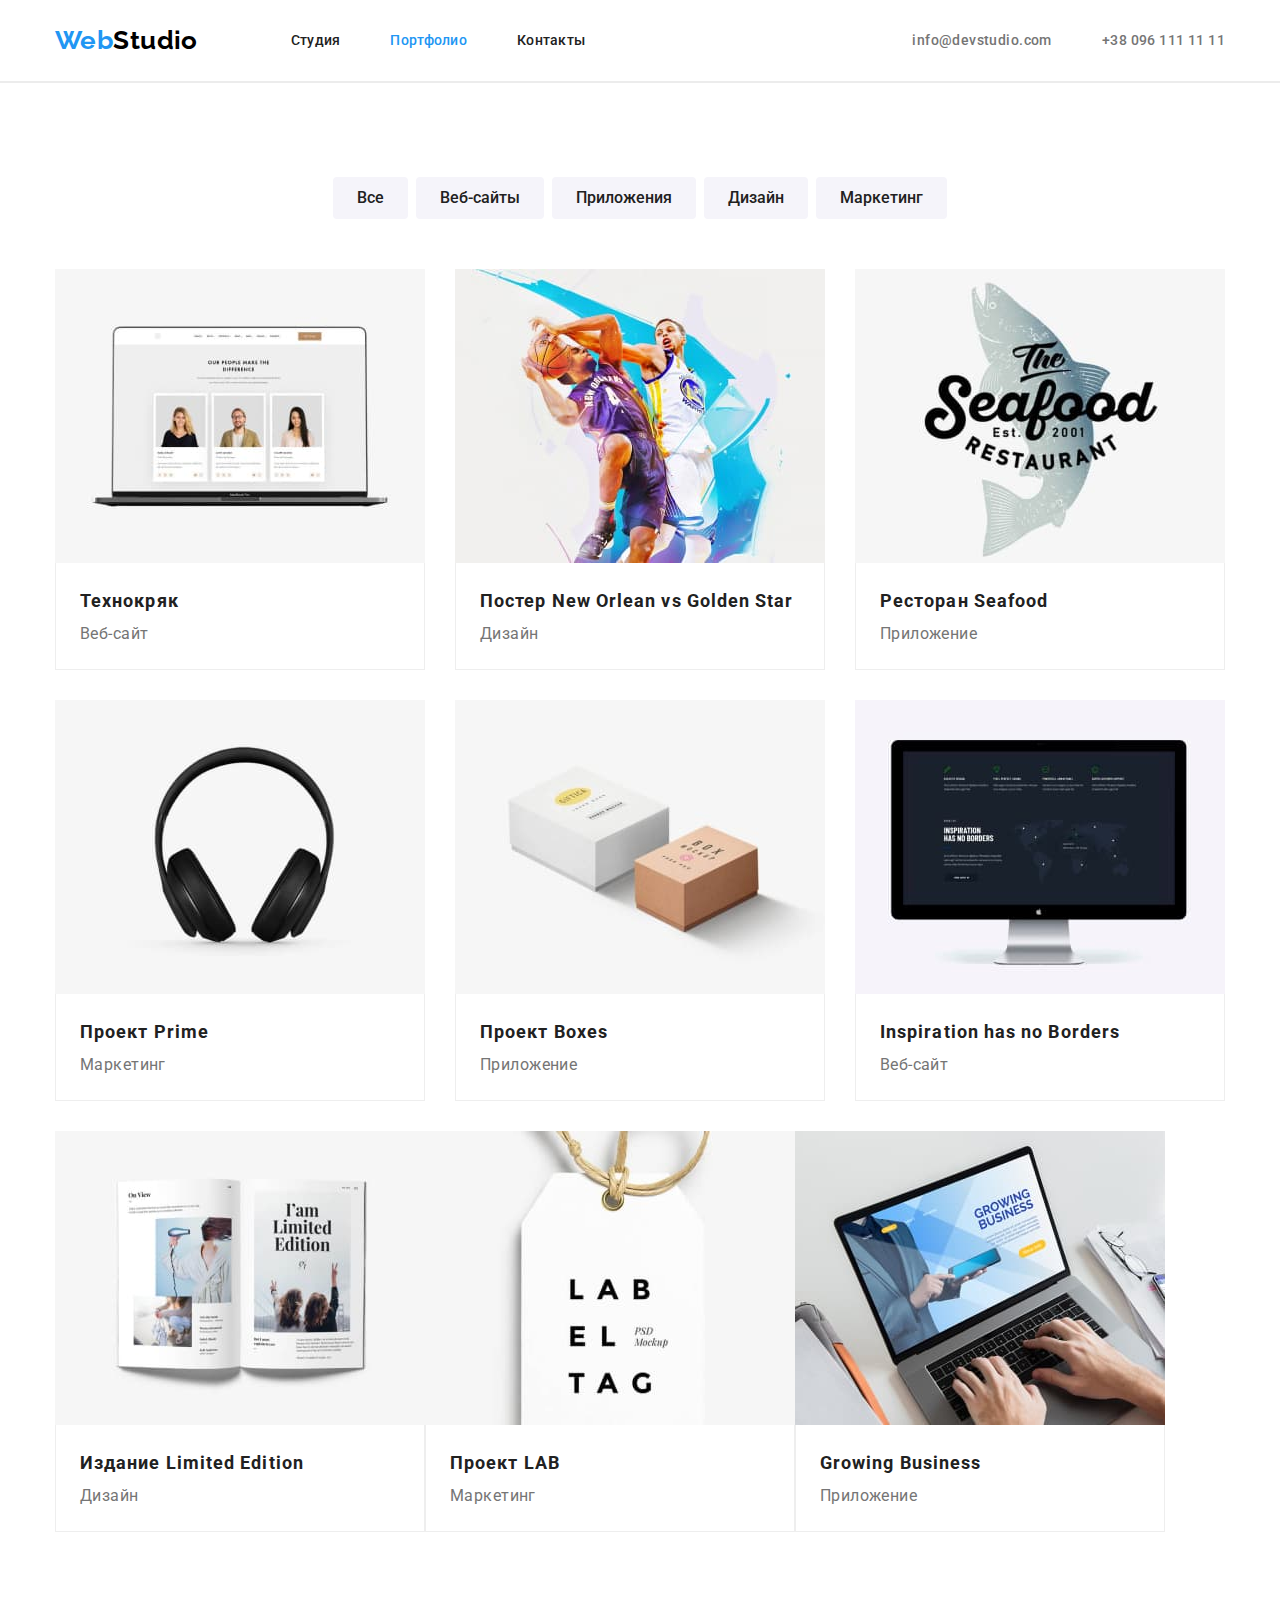
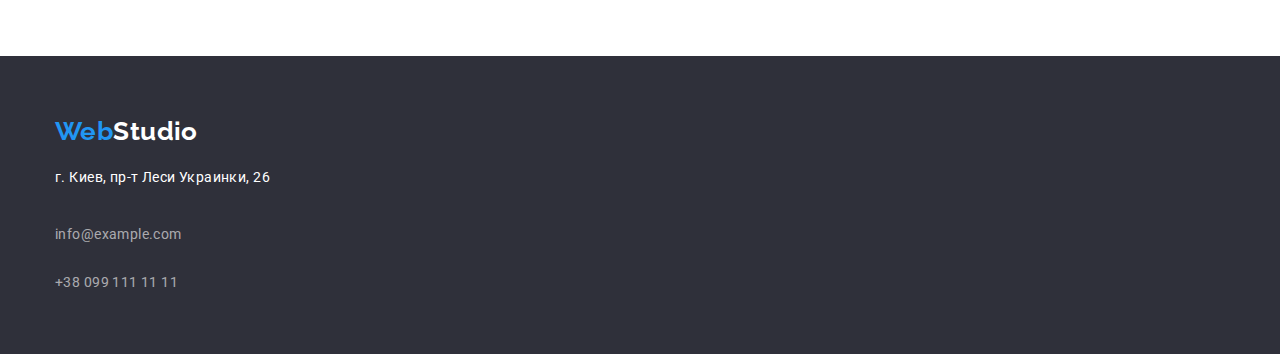
==== portfolio.html @ 20a2845b "Добавление файлов и папок с ДЗ 3" ====
<!DOCTYPE html>
<html lang="ru">
  <head>
    <meta charset="UTF-8" />
    <meta http-equiv="X-UA-Compatible" content="IE=edge" />
    <meta name="viewport" content="width=device-width, initial-scale=1.0" />
    <title>WebStudio - Portfolio</title>
    <link href="https://fonts.googleapis.com" rel="preconnect" />
    <link href="https://fonts.gstatic.com" rel="preconnect" crossorigin />
    <link
      href="https://fonts.googleapis.com/css2?family=Raleway:wght@700&family=Roboto:wght@400;500;700;900&display=swap"
      rel="stylesheet"
    />
    <link
      rel="stylesheet"
      href="https://cdnjs.cloudflare.com/ajax/libs/modern-normalize/1.1.0/modern-normalize.min.css"
    />
    <link rel="stylesheet" href="./css/styles.css" />
  </head>
  <body>
    <header class="header">
      <div class="container header-container">
        <nav class="header-navigation">
          <a href="./index.html" class="logo"
            ><span class="web">Web</span>Studio</a
          >
          <ul class="header-list list">
            <li class="header-item">
              <a href="./index.html" class="header-link">Студия</a>
            </li>
            <li class="header-item">
              <a href="./portfolio.html" class="header-link current"
                >Портфолио</a
              >
            </li>
            <li class="header-item">
              <a href="" class="header-link">Контакты</a>
            </li>
          </ul>
        </nav>
        <ul class="header-contacts list">
          <li class="header-contacts-item">
            <a href="mailto:info@devstudio.com" class="header-contacts-link"
              >info@devstudio.com</a
            >
          </li>
          <li class="header-contacts-item">
            <a href="tel:+380961111111" class="header-contacts-link"
              >+38 096 111 11 11</a
            >
          </li>
        </ul>
      </div>
    </header>

    <main>
      <section class="menu section">
        <div class="gallery container">
          <ul class="gallery-menu list">
            <li class="gallery-item">
              <button type="button" class="gallery-button">Все</button>
            </li>
            <li class="gallery-item">
              <button type="button" class="gallery-button">Веб-сайты</button>
            </li>
            <li class="gallery-item">
              <button type="button" class="gallery-button">Приложения</button>
            </li>
            <li class="gallery-item">
              <button type="button" class="gallery-button">Дизайн</button>
            </li>
            <li class="gallery-item">
              <button type="button" class="gallery-button">Маркетинг</button>
            </li>
          </ul>
        </div>
        <div class="container projects-container">
          <ul class="projects-list list">
            <li class="projects-item">
              <img
                src="./images-porfolio/portfolio1.jpg"
                alt="Технокряк"
                width="370"
                height="294"
              />
              <div class="projects-wrap">
                <h2 class="projects-name">Технокряк</h2>
                <p class="projects-info">Веб-сайт</p>
              </div>
            </li>
            <li class="projects-item">
              <img
                src="./images-porfolio/portfolio2.jpg"
                alt="Постер"
                width="370"
                height="294"
              />
              <div class="projects-wrap">
                <h2 class="projects-name">Постер New Orlean vs Golden Star</h2>
                <p class="projects-info">Дизайн</p>
              </div>
            </li>
            <li class="projects-item">
              <img
                src="./images-porfolio/portfolio3.jpg"
                alt="Ресторан"
                width="370"
                height="294"
              />
              <div class="projects-wrap">
                <h2 class="projects-name">Ресторан Seafood</h2>
                <p class="projects-info">Приложение</p>
              </div>
            </li>
            <li class="projects-item">
              <img
                src="./images-porfolio/portfolio4.jpg"
                alt="Проект Prime"
                width="370"
                height="294"
              />
              <div class="projects-wrap">
                <h2 class="projects-name">Проект Prime</h2>
                <p class="projects-info">Маркетинг</p>
              </div>
            </li>
            <li class="projects-item">
              <img
                src="./images-porfolio/portfolio5.jpg"
                alt="Проект Boxes"
                width="370"
                height="294"
              />
              <div class="projects-wrap">
                <h2 class="projects-name">Проект Boxes</h2>
                <p class="projects-info">Приложение</p>
              </div>
            </li>
            <li class="projects-item">
              <img
                src="./images-porfolio/portfolio6.jpg"
                alt="Без границ"
                width="370"
                height="294"
              />
              <div class="projects-wrap">
                <h2 class="projects-name">Inspiration has no Borders</h2>
                <p class="projects-info">Веб-сайт</p>
              </div>
            </li>
            <li class="projects-item">
              <img
                src="./images-porfolio/portfolio7.jpg"
                alt="Издание"
                width="370"
                height="294"
              />
              <div class="projects-wrap">
                <h2 class="projects-name">Издание Limited Edition</h2>
                <p class="projects-info">Дизайн</p>
              </div>
            </li>
            <li class="projects-item">
              <img
                src="./images-porfolio/portfolio8.jpg"
                alt="Проект LAB"
                width="370"
                height="294"
              />
              <div class="projects-wrap">
                <h2 class="projects-name">Проект LAB</h2>
                <p class="projects-info">Маркетинг</p>
              </div>
            </li>
            <li class="projects-item">
              <img
                src="./images-porfolio/portfolio9.jpg"
                alt="Бизнес"
                width="370"
                height="294"
              />
              <div class="projects-wrap">
                <h2 class="projects-name">Growing Business</h2>
                <p class="projects-info">Приложение</p>
              </div>
            </li>
          </ul>
        </div>
      </section>
    </main>

    <footer class="footer">
      <div class="container">
        <a href="./index.html" class="logo"
          ><span class="web">Web</span>Studio</a
        >
        <address class="footer-nav">
          <p class="footer-address">г. Киев, пр-т Леси Украинки, 26</p>
          <br />
          <a href="mailto:info@example.com" class="footer-link"
            >info@example.com</a
          ><br />
          <a href="tel:+380991111111" class="footer-link">+38 099 111 11 11</a>
        </address>
      </div>
    </footer>
  </body>
</html>
---- css/styles.css ----
:root{
    --primary-text-color: #757575;
    --title-text-color: #212121;
    --accent-color: #2196f3;
    --background-button: #188ce8;
    --white-color: #ffffff;
    --background-color: #e5e5e5;
    --hero-background-color: #2f303a;
    --second-accent-color: #000000;
    --grid-background: #f5f4fa;
}

html{
    box-sizing: border-box;
}

*,
*::after,
*::before {
    box-sizing: inherit;
}

body{
    background-color: var(--title-color);
    color: var(--primary-text-color);
    font-family: Roboto, sans-serif;
    letter-spacing: 0.03em;
    font-weight: 400;
    font-size: 14px;
    line-height: 1.7;
}

img {
    display: block;
}

.container{
    width: 1200px;
    margin-left: auto;
    margin-right: auto;
    padding-left: 15px;
    padding-right: 15px;
}

.list {
    list-style: none;
    padding: 0;
    margin: 0;
}
h1,
h2,
h3,
h4,
p,
ul {
    margin-top: 0;
    margin-bottom: 0;
}

.section {
    padding: 94px 0px;
}
/* -------------------HEADER------------------- */

.header .container {
    display: flex;
    align-items: space-between;
}

.header {
    padding-top: 25px;
    padding-bottom: 25px;
    border-bottom: 2px solid #ECECEC;
}

.header-navigation{
    display: flex;
    align-items: center;
}

.header-list{
    display: flex;
    justify-content: space-between;
    margin-left: 93px;
}

.header .logo {
    color: var(--second-accent-color);
    font-family: Raleway;
    font-weight: 700;
    font-size: 26px;
    line-height: 1.2;
    text-decoration: none;
}

.header .logo:hover {
    color: var(--accent-color);
}

.web {
    color: var(--accent-color);
}

.header-item, .header-contacts-item{
    margin-right: 50px;
}

.header-item:last-child,
.header-contacts-item:last-child{
    margin-right: 0;
}

.header-link{
    display: block;
    color: var(--primary-text-color);
    font-weight: 500;
    font-size: 14px;
    line-height: 1.14;
    letter-spacing: 0.02em;
    text-decoration: none;
}

.header-link,
.header-contacts-link,
.header-link.current {
    color: var(--title-text-color);
    font-weight: 500;
    font-size: 14px;
    line-height: 1.2;
    text-decoration: none;
}

.header-link:hover,
.header-link:focus,
.header-contacts-link:hover,
.header-contacts-link:focus {
    color: var(--accent-color);
}

.header-link.current{
    color: var(--accent-color);
}

.header-contacts{
    display: flex;
    margin-left: auto;
    align-items: center;
}

.header-contacts-link{
    color: var(--primary-text-color);
    text-decoration: none;
}

.hero{
    display: flex;
    padding-top: 0;
    text-align: center;
    padding-top: 200px;
    padding-bottom: 200px;
    background-color: var(--hero-background-color);
    border: 1px solid #ECECEC;
}

.hero-title{ 
    color: var(--white-color);
    background-color: var(--hero-background-color);
    font-weight: 900;
    font-size: 44px;
    line-height: 1.36;
    text-align: center;
    letter-spacing: 0.06em;
    margin-top: 0;
    margin-bottom: 30px;
    text-transform: uppercase;
}

.hero-button{
    display: inline-block;
    border-radius: 4px;
    border: 4px transparent;
    color: var(--white-color);
    background-color: var(--background-button);
    width: 200px;
    height: 50px;
    font-family: inherit;
    font-weight: 700;
    font-size: 16px;
    line-height: 1.87;
    cursor: pointer;
}

.hero-button:hover,
.hero-button:focus {
    color: var(--accent-color);
    background-color: var(--white-color);
}

.feature-list{
    display: flex;
    flex-direction: row;
    flex-wrap: nowrap;
}

.feature-item{
    width: 270px;
    margin-right: 30px;
}

.feature-title{
    color: var(--title-text-color);
    font-weight: 700;
    font-size: 14px;
    line-height: 1.1;
    text-transform: uppercase;
    margin-bottom: 10px;
}

.feature-text{
    color: var(--text-color);
    font-size: 14px;
    line-height: 1.7;
}

.work{
    padding-top: 0px;
}

.work-list {
    display: flex;
    justify-content: space-between;
}

.work-title, .team-title {
    color: var(--title-text-color);
    font-weight: 700;
    font-size: 36px;
    line-height: 1.2;
    text-align: center;
    margin-bottom: 50px;
}

.team{
    display: flex;
    padding-top: 94px;
    padding-bottom: 94px;
    background-color: #F5F4FA;
    margin-bottom: 0;
}

.team-item{
    margin-right: 30px;
    border-radius: 0px 0px 4px 4px;
    box-shadow: 0px 1px 3px rgba(0, 0, 0, 0.12),
    0px 1px 1px rgba(0, 0, 0, 0.14),
    0px 2px 1px rgba(0, 0, 0, 0.2);
}

.team-item:last-child{
    margin-right: 0;
}

.team-list{
    display: flex;
}

.team-wrap {
    border-radius: 0px 0px 4px 4px;
    padding-top: 30px;
    padding-bottom: 30px;
}

.team-list-title{
    color: var(--title-text-color);
    font-weight: 500;
    font-size: 16px;
    line-height: 1.19;
    text-align: center;
    margin-bottom: 10px;
}

.team-list-position{
    color: var(--text-color);
    font-size: 16px;
    line-height: 1.19;
    text-align: center;
}

.team-item{
    margin-right: 30px;
}

.feature-item:last-child, .work-item:last-child, .team-item:last-child{
    margin-right: 0;
}

/*------------------------FOOTER---------------------*/

.footer {
    background-color: var(--hero-background-color);
    padding-top: 60px;
    padding-bottom: 60px;
}

.footer .logo {
    color: var(--white-color);
    margin-bottom: 20px;
    display: flex;
    font-family: Raleway;
    text-decoration: none;
    font-weight: 700;
    font-size: 26px;
    line-height: 1.19;
}

.footer .logo:hover {
    color: var(--accent-color);
}

.footer-address,
.footer-link {
    color: var(--white-color);
    font-style: normal;
    font-size: 14px;
    line-height: 1.7;
}

.footer-link{
    color: rgba(255, 255, 255, 0.6);
    display: block;
    text-decoration: none;
}

.footer-link:hover,
.footer-link:focus{
    color: var(--accent-color);
}

.footer-address, .footer-link:first-child{
    margin-bottom: 9px;
}

/*-------------PORTFOLIO----------------*/

.gallery-menu{
    display: flex;
    justify-content: center;
    margin-bottom: 50px;
}

.gallery-item{
    margin-right: 8px;
}

.gallery-button {
    color: var(--title-text-color);
    background-color: var(--grid-background);
    font-family: inherit;
    font-weight: 500;
    font-size: 16px;
    line-height: 1.6;
    padding: 6px 22px;
    border-radius: 4px;
    border-color: transparent;
    min-height: 38px;
    cursor: pointer;
}

.gallery-item:last-child{
    margin-right: 0px;
}

.gallery-button:hover,
.gallery-button:focus{
    color: var(--white-color);
    background-color: var(--accent-color);
}

.projects-container{
    display: flex;
    flex-wrap: wrap;
}

.projects-wrap{
    padding: 20px 24px;
    border: 1px solid #EEEEEE;
    border-top: 0px;
}

.projects-list{
    display: flex;
    flex-wrap: wrap;
}

.projects-item {
    width: 370px;
    font-size: 16px;
    line-height: 1.8;
    margin-right: 30px;
    margin-bottom: 30px;
    width: 370px;
    width: calc((100% - 2 * 30px) / 3);
}

.projects-item:nth-child(3n){
    margin-right: 0;
}

.projects-item:nth-last-child(-n + 3) {
    margin-right: 0;
}

.projects-name{
    color: var(--title-text-color);
    font-weight: 700;
    font-size: 18px;
    line-height: 2;
    letter-spacing: 0.06em;
}

.projects-info{
    color: var(--text-color);
    font-size: 16px;
    line-height: 1.87;
}
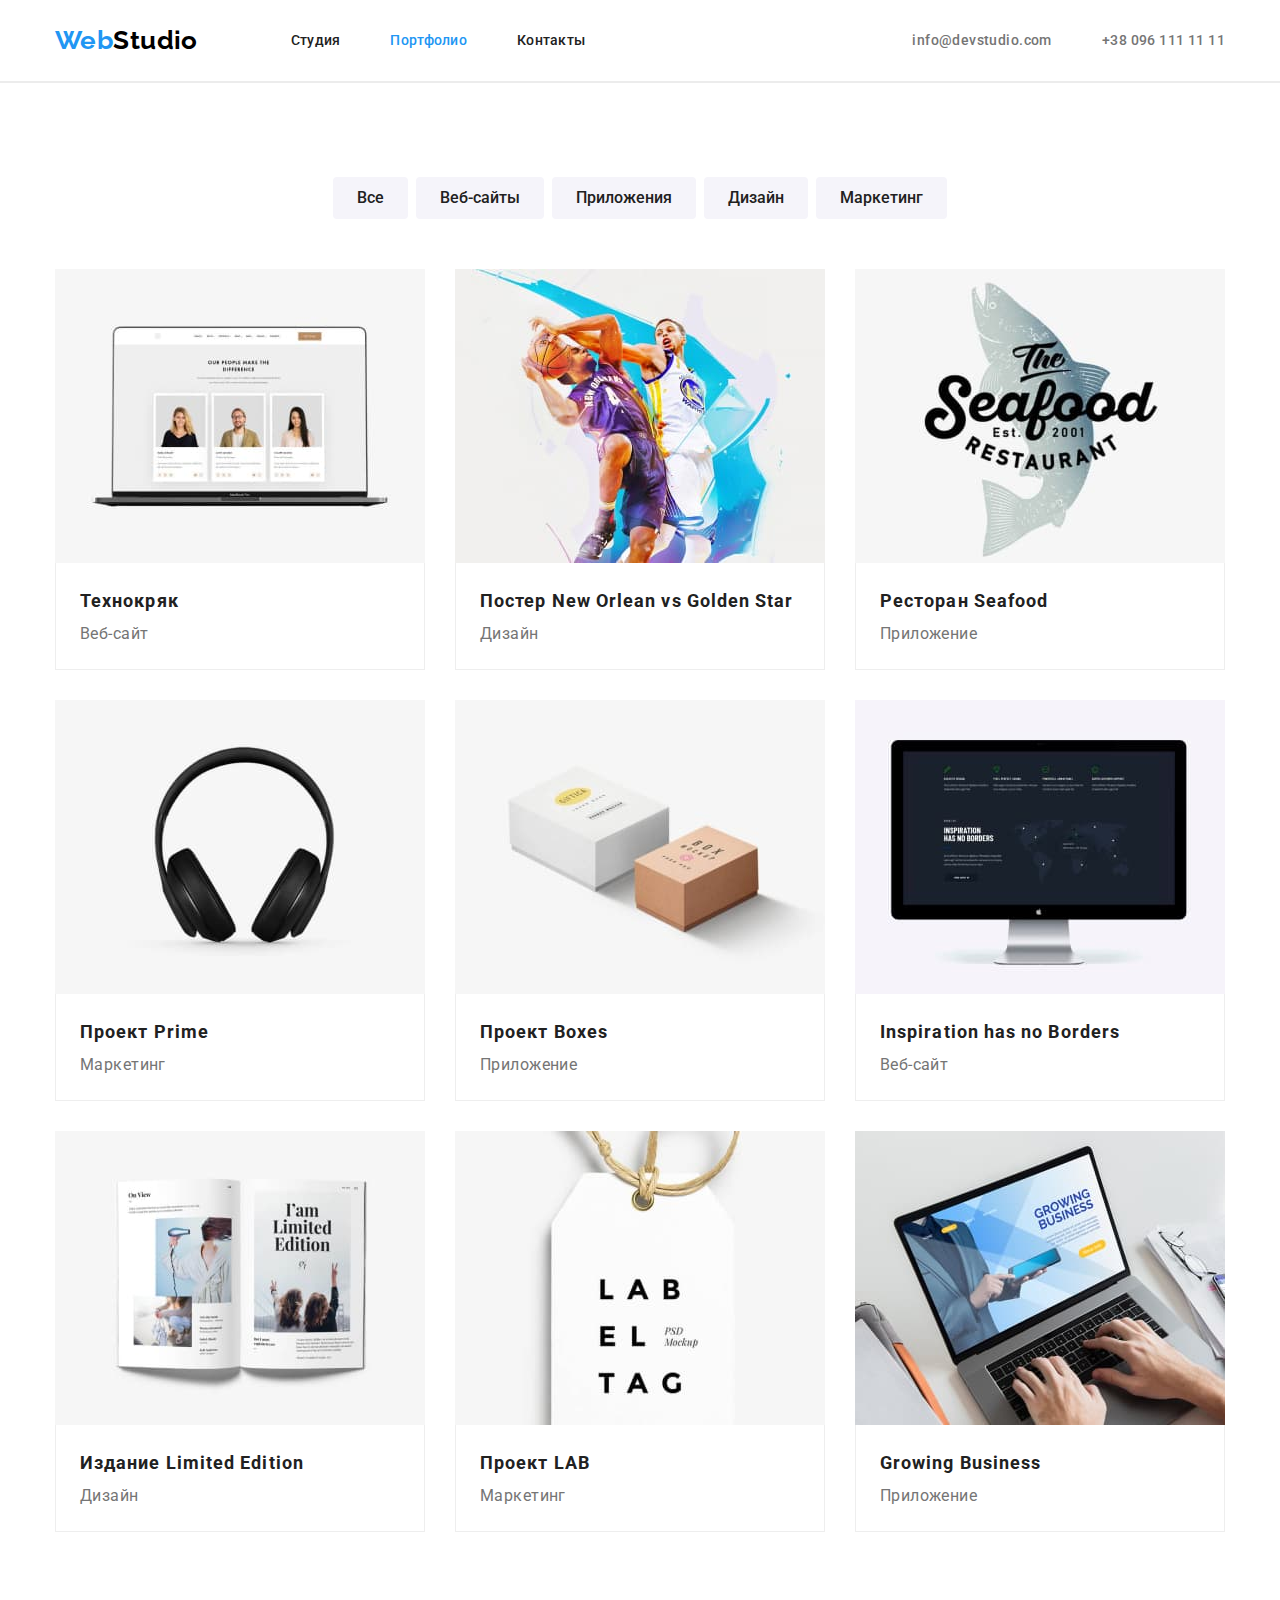
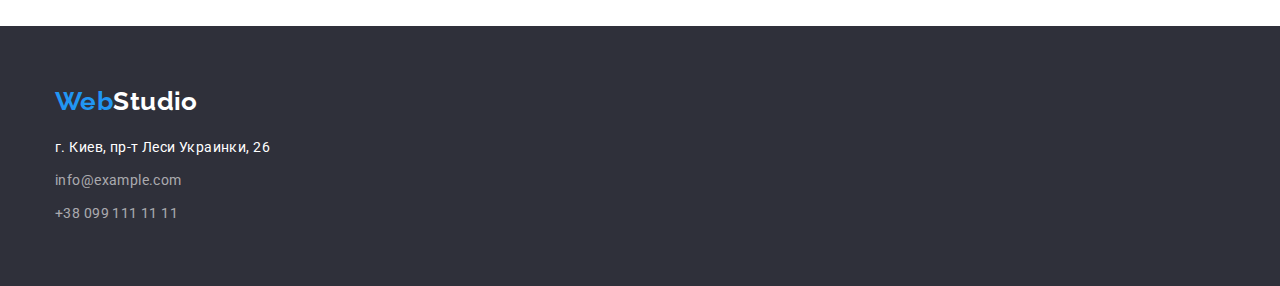
==== commit 6a446a78: "Внес правки с ДЗ 3" ====
--- a/portfolio.html
+++ b/portfolio.html
@@ -196,10 +196,9 @@
         >
         <address class="footer-nav">
           <p class="footer-address">г. Киев, пр-т Леси Украинки, 26</p>
-          <br />
           <a href="mailto:info@example.com" class="footer-link"
             >info@example.com</a
-          ><br />
+          >
           <a href="tel:+380991111111" class="footer-link">+38 099 111 11 11</a>
         </address>
       </div>
--- a/css/styles.css
+++ b/css/styles.css
@@ -336,7 +336,7 @@
     color: var(--accent-color);
 }
 
-.footer-address, .footer-link:first-child{
+.footer-address, .footer-link:first-of-type{
     margin-bottom: 9px;
 }
 
@@ -407,7 +407,7 @@
 }
 
 .projects-item:nth-last-child(-n + 3) {
-    margin-right: 0;
+    margin-bottom: 0;
 }
 
 .projects-name{
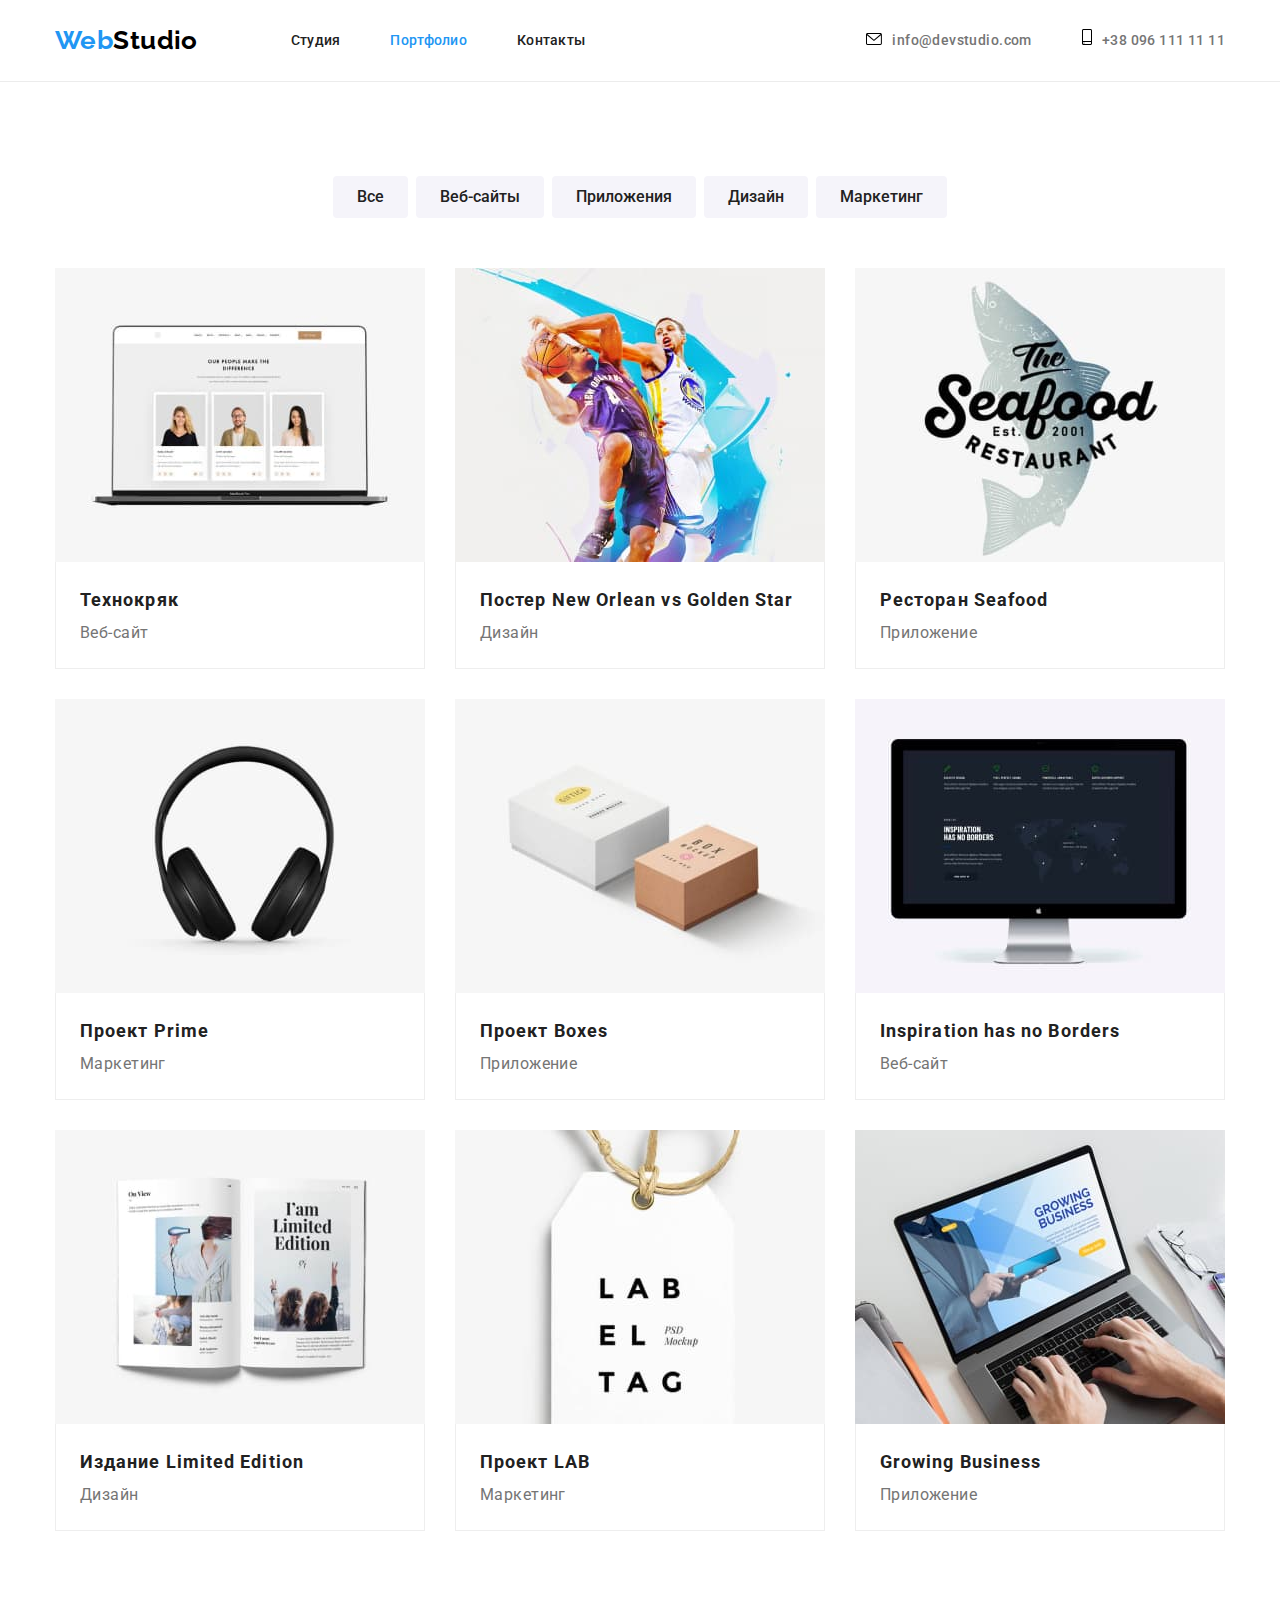
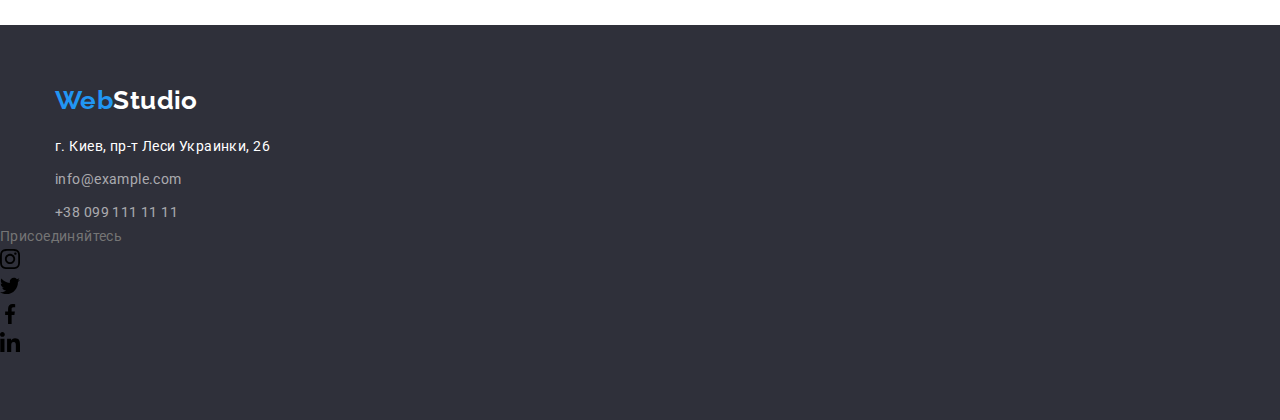
==== commit b978bf43: "Добавление спрайта, иконок в хедер, футер и нашу команду" ====
--- a/portfolio.html
+++ b/portfolio.html
@@ -29,9 +29,7 @@
               <a href="./index.html" class="header-link">Студия</a>
             </li>
             <li class="header-item">
-              <a href="./portfolio.html" class="header-link current"
-                >Портфолио</a
-              >
+              <a href="./portfolio.html" class="header-link  current">Портфолио</a>
             </li>
             <li class="header-item">
               <a href="" class="header-link">Контакты</a>
@@ -40,14 +38,18 @@
         </nav>
         <ul class="header-contacts list">
           <li class="header-contacts-item">
-            <a href="mailto:info@devstudio.com" class="header-contacts-link"
-              >info@devstudio.com</a
-            >
+            <a href="mailto:info@devstudio.com" class="header-contacts-link">
+              <svg class="header-contacts-icon" width="16" height="12">
+                <use href="./images-studio/icons.svg#icon-mail"></use>
+              </svg>info@devstudio.com</a>
           </li>
           <li class="header-contacts-item">
             <a href="tel:+380961111111" class="header-contacts-link"
-              >+38 096 111 11 11</a
-            >
+              ><a href="mailto:info@devstudio.com" class="header-contacts-link">
+              <svg class="header-contacts-icon" width="10"
+              height="16">
+                <use href="./images-studio/icons.svg#icon-smartphone"></use>
+              </svg>+38 096 111 11 11</a>
           </li>
         </ul>
       </div>
@@ -190,17 +192,61 @@
     </main>
 
     <footer class="footer">
-      <div class="container">
-        <a href="./index.html" class="logo"
-          ><span class="web">Web</span>Studio</a
-        >
+      <div class="container footer-container">
+        <div>
+        <a href="./index.html" class="logo"><span class="web">Web</span>Studio</a>
         <address class="footer-nav">
           <p class="footer-address">г. Киев, пр-т Леси Украинки, 26</p>
           <a href="mailto:info@example.com" class="footer-link"
-            >info@example.com</a
-          >
+            >info@example.com</a>
           <a href="tel:+380991111111" class="footer-link">+38 099 111 11 11</a>
         </address>
+        </div>
+      </div>
+      <div class="footer-social-networks">
+        <p class="social-networks-title">Присоединяйтесь</p>
+          <ul class="social-networks-list list">
+            <li class="social-networks-item">
+              <a href="" class="social-networks-link">
+                <svg class="social-networks-icon"
+                  width="20" 
+                  height="20">
+                    <use href="./images-studio/icons.svg#icon-instagram">
+                    </use>
+                </svg>
+              </a>
+            </li>
+            <li class="social-networks-item">
+              <a href="" class="social-networks-link">
+                  <svg class="social-networks-icon"
+                    width="20"
+                    height="20">
+                    <use href="./images-studio/icons.svg#icon-twitter">
+                    </use>
+                </svg>
+              </a>
+            </li>
+            <li class="social-networks-item">
+              <a href="" class="social-networks-link">
+                <svg class="social-networks-icon"
+                    width="20"
+                    height="20">
+                    <use href="./images-studio/icons.svg#icon-facebook">
+                    </use>
+                </svg>
+              </a>
+            </li>  
+            <li class="social-networks-item">
+              <a href="" class="social-networks-link">
+                <svg class="social-networks-icon"
+                  width="20"
+                  height="20">
+                  <use href="./images-studio/icons.svg#icon-linkedin">
+                  </use>
+                </svg>
+              </a>
+            </li>   
+        </ul>
       </div>
     </footer>
   </body>
--- a/css/styles.css
+++ b/css/styles.css
@@ -8,6 +8,7 @@
     --hero-background-color: #2f303a;
     --second-accent-color: #000000;
     --grid-background: #f5f4fa;
+    --icon-color: ##AFB1B8;
 }
 
 html{
@@ -50,7 +51,6 @@
 h1,
 h2,
 h3,
-h4,
 p,
 ul {
     margin-top: 0;
@@ -70,7 +70,7 @@
 .header {
     padding-top: 25px;
     padding-bottom: 25px;
-    border-bottom: 2px solid #ECECEC;
+    border-bottom: 1px solid #ECECEC;
 }
 
 .header-navigation{
@@ -97,7 +97,7 @@
     color: var(--accent-color);
 }
 
-.web {
+.web{
     color: var(--accent-color);
 }
 
@@ -143,6 +143,7 @@
 
 .header-contacts{
     display: flex;
+    /* justify-content: baseline; */
     margin-left: auto;
     align-items: center;
 }
@@ -150,6 +151,10 @@
 .header-contacts-link{
     color: var(--primary-text-color);
     text-decoration: none;
+}
+
+.header-contacts-icon{
+    margin-right: 10px;
 }
 
 .hero{
@@ -158,13 +163,24 @@
     text-align: center;
     padding-top: 200px;
     padding-bottom: 200px;
+    border: 1px solid #ECECEC;
+}
+
+.hero.section{
+    margin-left: auto;
+    margin-right: auto;
+    max-width: 1600px;
+    height: 600px;
     background-color: var(--hero-background-color);
-    border: 1px solid #ECECEC;
+    background-image: linear-gradient(rgba(47, 48, 58, 0.4),
+        rgba(47, 48, 58, 0.4)), url(../images-studio/header-bg.jpg);
+    background-repeat: no-repeat;
+    background-size: cover;
+    background-position: center;
 }
 
 .hero-title{ 
     color: var(--white-color);
-    background-color: var(--hero-background-color);
     font-weight: 900;
     font-size: 44px;
     line-height: 1.36;
@@ -249,6 +265,7 @@
 }
 
 .team-item{
+    background-color: var(--white-color);
     margin-right: 30px;
     border-radius: 0px 0px 4px 4px;
     box-shadow: 0px 1px 3px rgba(0, 0, 0, 0.12),
@@ -292,6 +309,36 @@
 
 .feature-item:last-child, .work-item:last-child, .team-item:last-child{
     margin-right: 0;
+}
+
+.team-social-list{
+    display: flex;
+    justify-content: center;
+}
+
+.team-social-item + .team-social-item {
+    margin-left: 10px;
+}
+
+.team-social-link{
+    width: 44px;
+    height: 44px;
+    background-color: #FFFFFF;
+    border-radius: 50%;
+    display: flex;
+    justify-content: center;
+    align-items: center;
+    color: var(--icon-color);
+}
+
+.team-social-link:hover,
+.team-social-link:focus{
+    background-color: #2196F3;
+    color: #FFFFFF;
+}
+
+.team-social-icon{
+    fill: currentColor;
 }
 
 /*------------------------FOOTER---------------------*/
@@ -374,6 +421,7 @@
 .gallery-button:focus{
     color: var(--white-color);
     background-color: var(--accent-color);
+    box-shadow: 0px 4px 4px rgba(0, 0, 0, 0.25);
 }
 
 .projects-container{
@@ -402,6 +450,12 @@
     width: calc((100% - 2 * 30px) / 3);
 }
 
+.projects-item:hover, .projects-item:focus{
+    box-shadow: 0px 1px 1px rgba(0, 0, 0, 0.12),
+    0px 4px 4px rgba(0, 0, 0, 0.06),
+    1px 4px 6px rgba(0, 0, 0, 0.16);
+}
+
 .projects-item:nth-child(3n){
     margin-right: 0;
 }
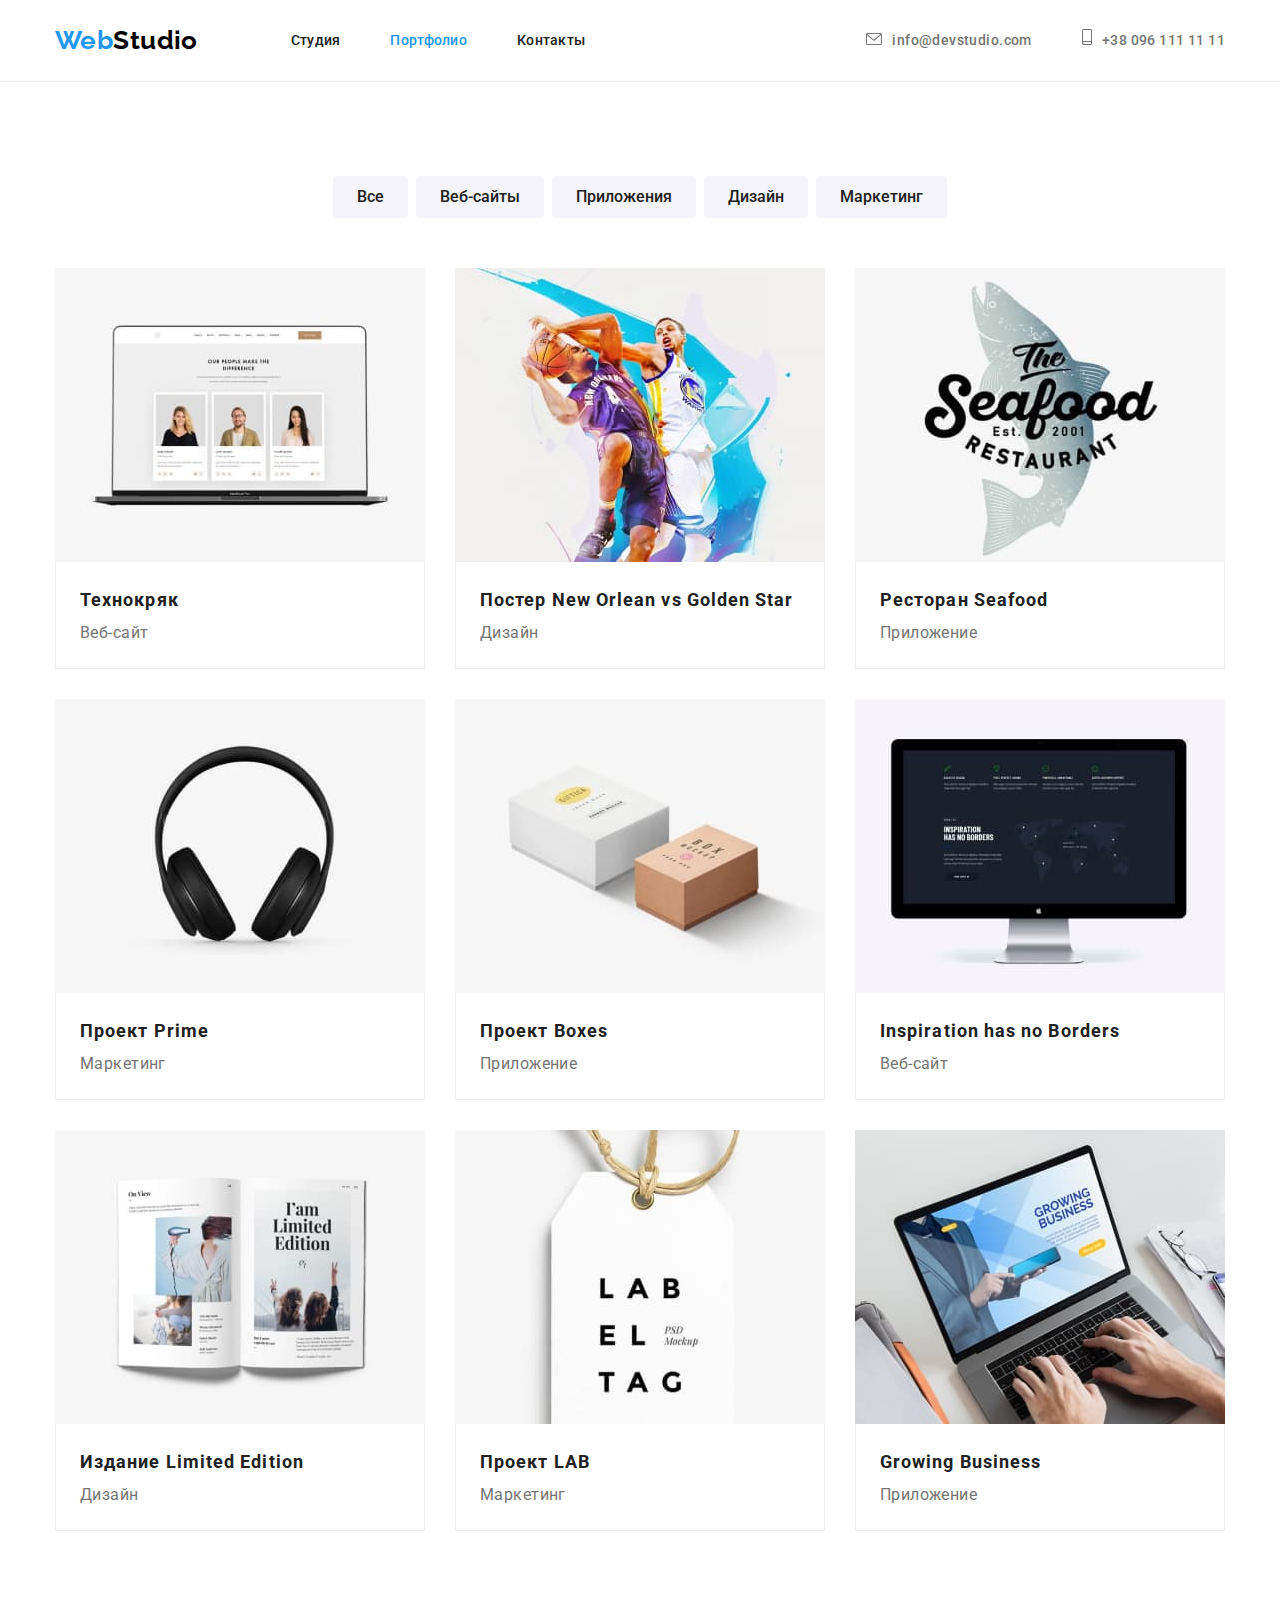
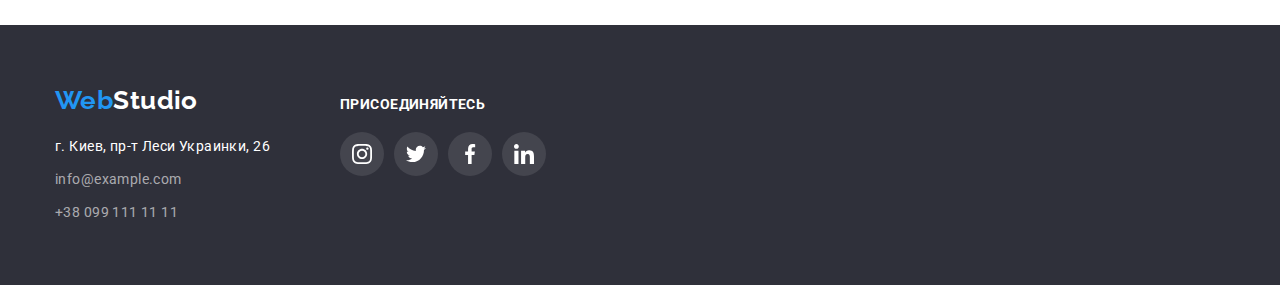
==== commit 2d805bf0: "Исправление ошибок" ====
--- a/portfolio.html
+++ b/portfolio.html
@@ -202,7 +202,6 @@
           <a href="tel:+380991111111" class="footer-link">+38 099 111 11 11</a>
         </address>
         </div>
-      </div>
       <div class="footer-social-networks">
         <p class="social-networks-title">Присоединяйтесь</p>
           <ul class="social-networks-list list">
@@ -246,7 +245,8 @@
                 </svg>
               </a>
             </li>   
-        </ul>
+          </ul>
+        </div>
       </div>
     </footer>
   </body>
--- a/css/styles.css
+++ b/css/styles.css
@@ -62,9 +62,9 @@
 }
 /* -------------------HEADER------------------- */
 
-.header .container {
-    display: flex;
-    align-items: space-between;
+.header-container {
+    display: flex;
+    justify-content: space-between;
 }
 
 .header {
@@ -154,6 +154,7 @@
 }
 
 .header-contacts-icon{
+    fill: currentColor;
     margin-right: 10px;
 }
 
@@ -238,6 +239,21 @@
     line-height: 1.7;
 }
 
+.feature-box {
+    margin-bottom: 30px;
+    height: 120px;
+    display: flex;
+    justify-content: center;
+    align-items: center;
+    background: #F5F4FA;
+    border-radius: 4px;
+}
+
+.feature-icon {
+    width: 70px;
+    height: 70px;
+}
+
 .work{
     padding-top: 0px;
 }
@@ -301,6 +317,7 @@
     font-size: 16px;
     line-height: 1.19;
     text-align: center;
+    margin-bottom: 16px;
 }
 
 .team-item{
@@ -313,7 +330,9 @@
 
 .team-social-list{
     display: flex;
-    justify-content: center;
+    list-style: none;
+    align-items: center;
+    padding-left: 32px;
 }
 
 .team-social-item + .team-social-item {
@@ -341,7 +360,55 @@
     fill: currentColor;
 }
 
+/*------------------CLIENTS----------------------------- */
+
+.clients-title {
+    text-align: center;
+    margin-bottom: 50px;
+    font-weight: 700;
+    font-size: 36px;
+    line-height: 1.1;
+    letter-spacing: 0.03em;
+    color: var(--second-accent-color);
+}
+
+.clients .list {
+    display: flex;
+}
+
+.clients-item {
+    margin-right: 30px;
+}
+
+.clients-link {
+    display: flex;
+    justify-content: center;
+    align-items: center;
+    width: 170px;
+    height: 92px;
+    border: 1px solid #AFB1B8;
+    border-radius: 4px;
+    fill: #AFB1B8;
+}
+
+.clients-item:last-child {
+    margin-right: 0;
+}
+
+.clients-link:hover,
+.clients-link:focus,
+.clients-icon:hover,
+.clients-icon:focus {
+    fill: var(--accent-color);
+    border-color: var(--accent-color);
+}
+
 /*------------------------FOOTER---------------------*/
+
+.footer-container{
+    display: flex;
+    align-items: baseline;
+}
 
 .footer {
     background-color: var(--hero-background-color);
@@ -385,6 +452,56 @@
 
 .footer-address, .footer-link:first-of-type{
     margin-bottom: 9px;
+}
+
+.footer-social-networks{
+    margin-left: 70px;
+}
+
+.social-networks-title{
+    color: var(--white-color);
+    font-weight: 700;
+    font-size: 14px;
+    line-height: 1.1;
+    text-transform: uppercase;
+}
+
+.social-networks-list{
+    display: flex;
+    width: 205px;
+    margin-top: 20px;
+    padding: 0px;
+}
+
+.social-networks-item:not(:last-child){
+    margin-right: 10px;
+}
+
+.social-networks-list:hover{
+    border-color: var(--accent-color);
+}
+
+.social-networks-link{
+    display: flex;
+    width: 44px;
+    height: 44px;
+    justify-content: center;
+    align-items: center;
+    background-color: rgba(255, 255, 255, 0.1);
+    border-radius: 50%;
+}
+
+.social-networks-link:hover{
+    background-color: var(--accent-color);
+}
+
+.social-networks-icon{
+    fill: var(--white-color);
+}
+
+.social-networks-icon:hover,
+.social-networks-icon:focus {
+    background-color: var(--accent-color);
 }
 
 /*-------------PORTFOLIO----------------*/
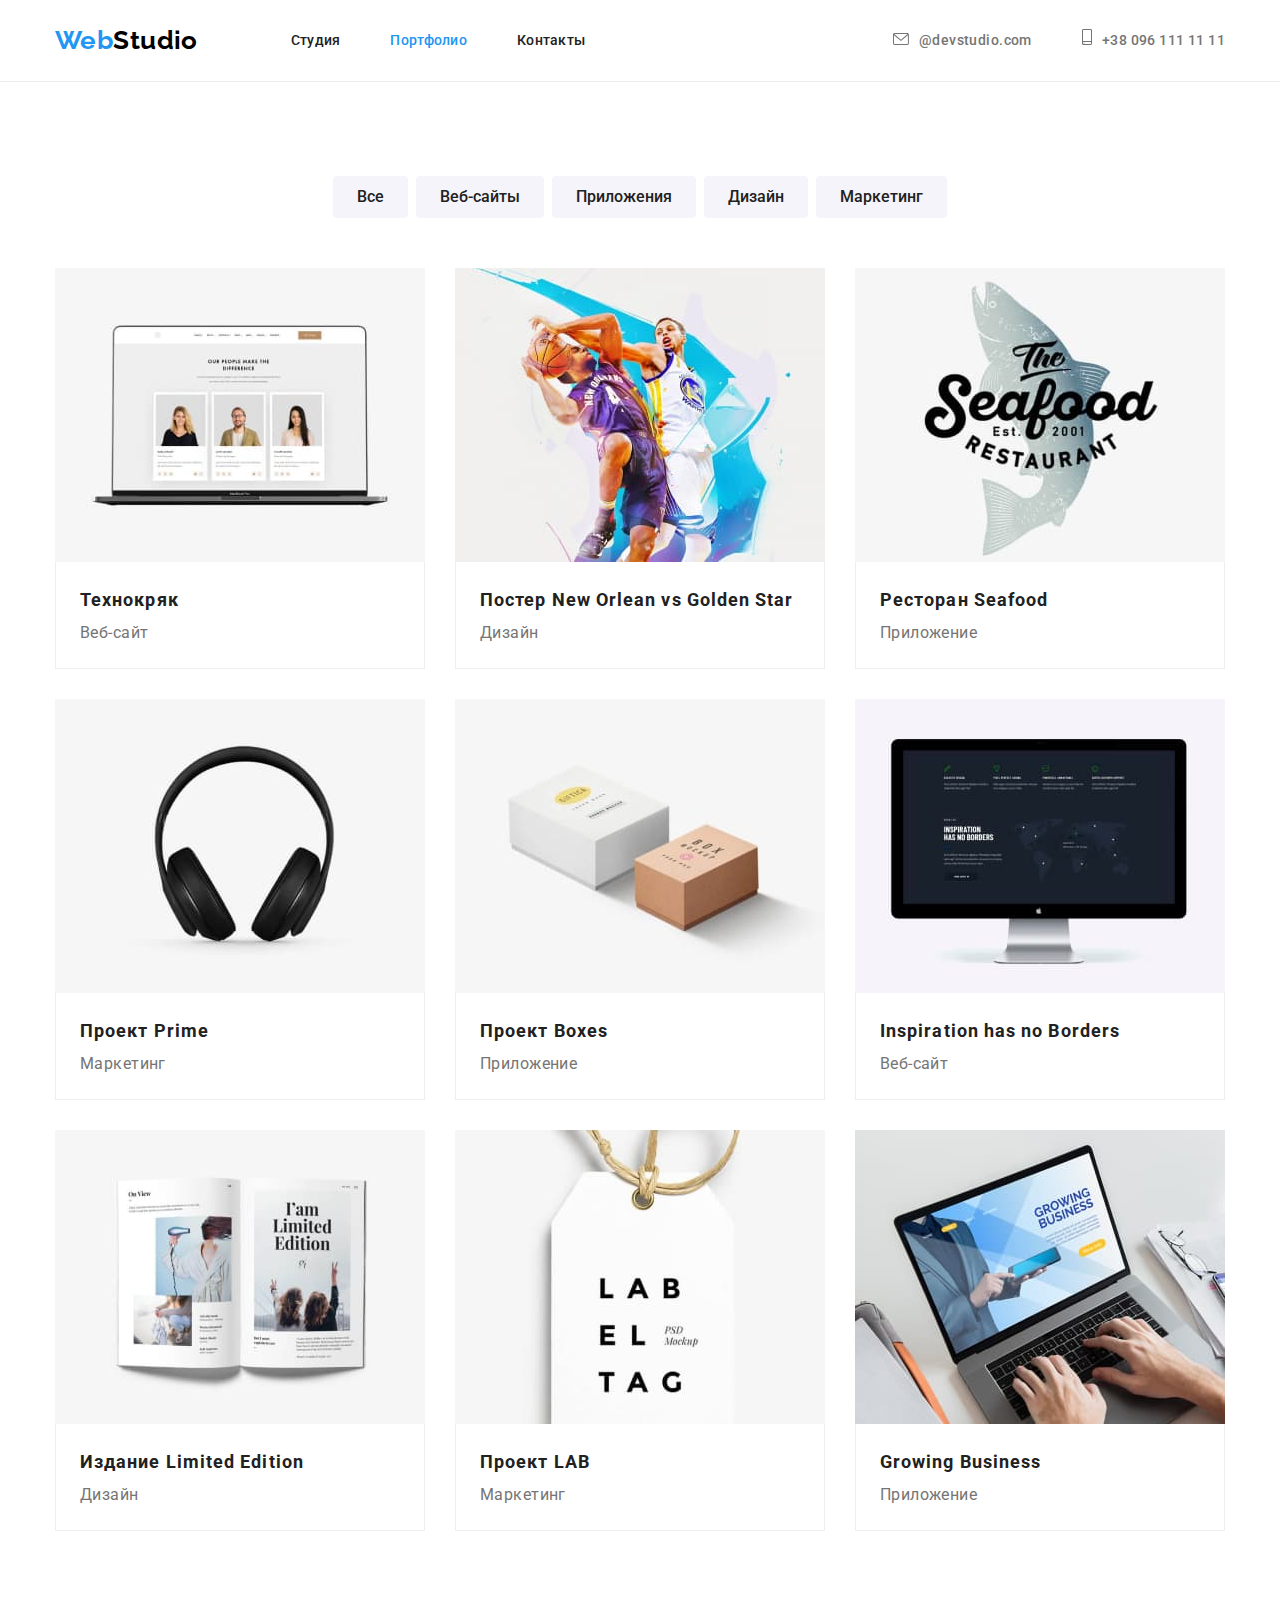
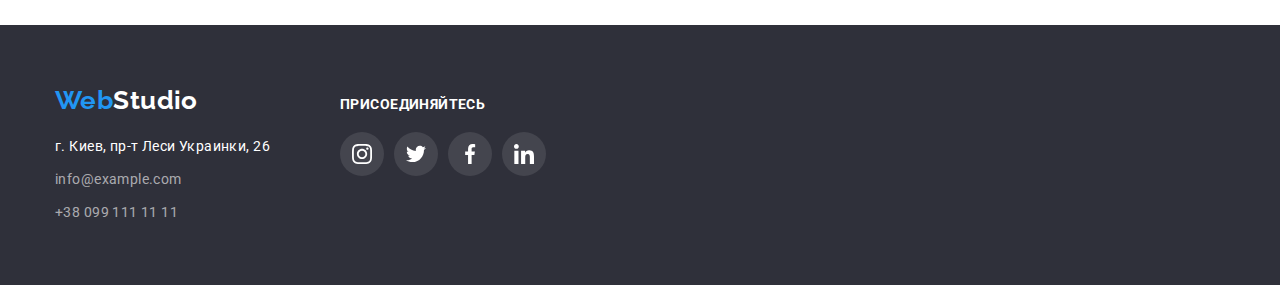
==== commit 6b55a7b1: "Внесение правок" ====
--- a/portfolio.html
+++ b/portfolio.html
@@ -29,7 +29,9 @@
               <a href="./index.html" class="header-link">Студия</a>
             </li>
             <li class="header-item">
-              <a href="./portfolio.html" class="header-link  current">Портфолио</a>
+              <a href="./portfolio.html" class="header-link current"
+                >Портфолио</a
+              >
             </li>
             <li class="header-item">
               <a href="" class="header-link">Контакты</a>
@@ -40,16 +42,18 @@
           <li class="header-contacts-item">
             <a href="mailto:info@devstudio.com" class="header-contacts-link">
               <svg class="header-contacts-icon" width="16" height="12">
-                <use href="./images-studio/icons.svg#icon-mail"></use>
-              </svg>info@devstudio.com</a>
+                <use href="./images-studio/icons.svg#icon-mail"></use></svg
+              >@devstudio.com</a
+            >
           </li>
           <li class="header-contacts-item">
-            <a href="tel:+380961111111" class="header-contacts-link"
-              ><a href="mailto:info@devstudio.com" class="header-contacts-link">
-              <svg class="header-contacts-icon" width="10"
-              height="16">
-                <use href="./images-studio/icons.svg#icon-smartphone"></use>
-              </svg>+38 096 111 11 11</a>
+            <a href="tel:+380961111111" class="header-contacts-link">
+              <svg class="header-contacts-icon" width="10" height="16">
+                <use
+                  href="./images-studio/icons.svg#icon-smartphone"
+                ></use></svg
+              >+38 096 111 11 11</a
+            >
           </li>
         </ul>
       </div>
@@ -194,57 +198,50 @@
     <footer class="footer">
       <div class="container footer-container">
         <div>
-        <a href="./index.html" class="logo"><span class="web">Web</span>Studio</a>
-        <address class="footer-nav">
-          <p class="footer-address">г. Киев, пр-т Леси Украинки, 26</p>
-          <a href="mailto:info@example.com" class="footer-link"
-            >info@example.com</a>
-          <a href="tel:+380991111111" class="footer-link">+38 099 111 11 11</a>
-        </address>
-        </div>
-      <div class="footer-social-networks">
-        <p class="social-networks-title">Присоединяйтесь</p>
+          <a href="./index.html" class="logo"
+            ><span class="web">Web</span>Studio</a
+          >
+          <address class="footer-nav">
+            <p class="footer-address">г. Киев, пр-т Леси Украинки, 26</p>
+            <a href="mailto:info@example.com" class="footer-link"
+              >info@example.com</a
+            >
+            <a href="tel:+380991111111" class="footer-link"
+              >+38 099 111 11 11</a
+            >
+          </address>
+        </div>
+        <div class="footer-social-networks">
+          <p class="social-networks-title">Присоединяйтесь</p>
           <ul class="social-networks-list list">
             <li class="social-networks-item">
               <a href="" class="social-networks-link">
-                <svg class="social-networks-icon"
-                  width="20" 
-                  height="20">
-                    <use href="./images-studio/icons.svg#icon-instagram">
-                    </use>
-                </svg>
-              </a>
-            </li>
-            <li class="social-networks-item">
-              <a href="" class="social-networks-link">
-                  <svg class="social-networks-icon"
-                    width="20"
-                    height="20">
-                    <use href="./images-studio/icons.svg#icon-twitter">
-                    </use>
-                </svg>
-              </a>
-            </li>
-            <li class="social-networks-item">
-              <a href="" class="social-networks-link">
-                <svg class="social-networks-icon"
-                    width="20"
-                    height="20">
-                    <use href="./images-studio/icons.svg#icon-facebook">
-                    </use>
-                </svg>
-              </a>
-            </li>  
-            <li class="social-networks-item">
-              <a href="" class="social-networks-link">
-                <svg class="social-networks-icon"
-                  width="20"
-                  height="20">
-                  <use href="./images-studio/icons.svg#icon-linkedin">
-                  </use>
-                </svg>
-              </a>
-            </li>   
+                <svg class="social-networks-icon" width="20" height="20">
+                  <use href="./images-studio/icons.svg#icon-instagram"></use>
+                </svg>
+              </a>
+            </li>
+            <li class="social-networks-item">
+              <a href="" class="social-networks-link">
+                <svg class="social-networks-icon" width="20" height="20">
+                  <use href="./images-studio/icons.svg#icon-twitter"></use>
+                </svg>
+              </a>
+            </li>
+            <li class="social-networks-item">
+              <a href="" class="social-networks-link">
+                <svg class="social-networks-icon" width="20" height="20">
+                  <use href="./images-studio/icons.svg#icon-facebook"></use>
+                </svg>
+              </a>
+            </li>
+            <li class="social-networks-item">
+              <a href="" class="social-networks-link">
+                <svg class="social-networks-icon" width="20" height="20">
+                  <use href="./images-studio/icons.svg#icon-linkedin"></use>
+                </svg>
+              </a>
+            </li>
           </ul>
         </div>
       </div>
--- a/css/styles.css
+++ b/css/styles.css
@@ -8,7 +8,7 @@
     --hero-background-color: #2f303a;
     --second-accent-color: #000000;
     --grid-background: #f5f4fa;
-    --icon-color: ##AFB1B8;
+    --icon-color: #AFB1B8;
 }
 
 html{
@@ -477,7 +477,8 @@
     margin-right: 10px;
 }
 
-.social-networks-list:hover{
+.social-networks-list:hover
+{
     border-color: var(--accent-color);
 }
 
@@ -491,7 +492,8 @@
     border-radius: 50%;
 }
 
-.social-networks-link:hover{
+.social-networks-link:hover,
+.social-networks-link:focus {
     background-color: var(--accent-color);
 }
 
